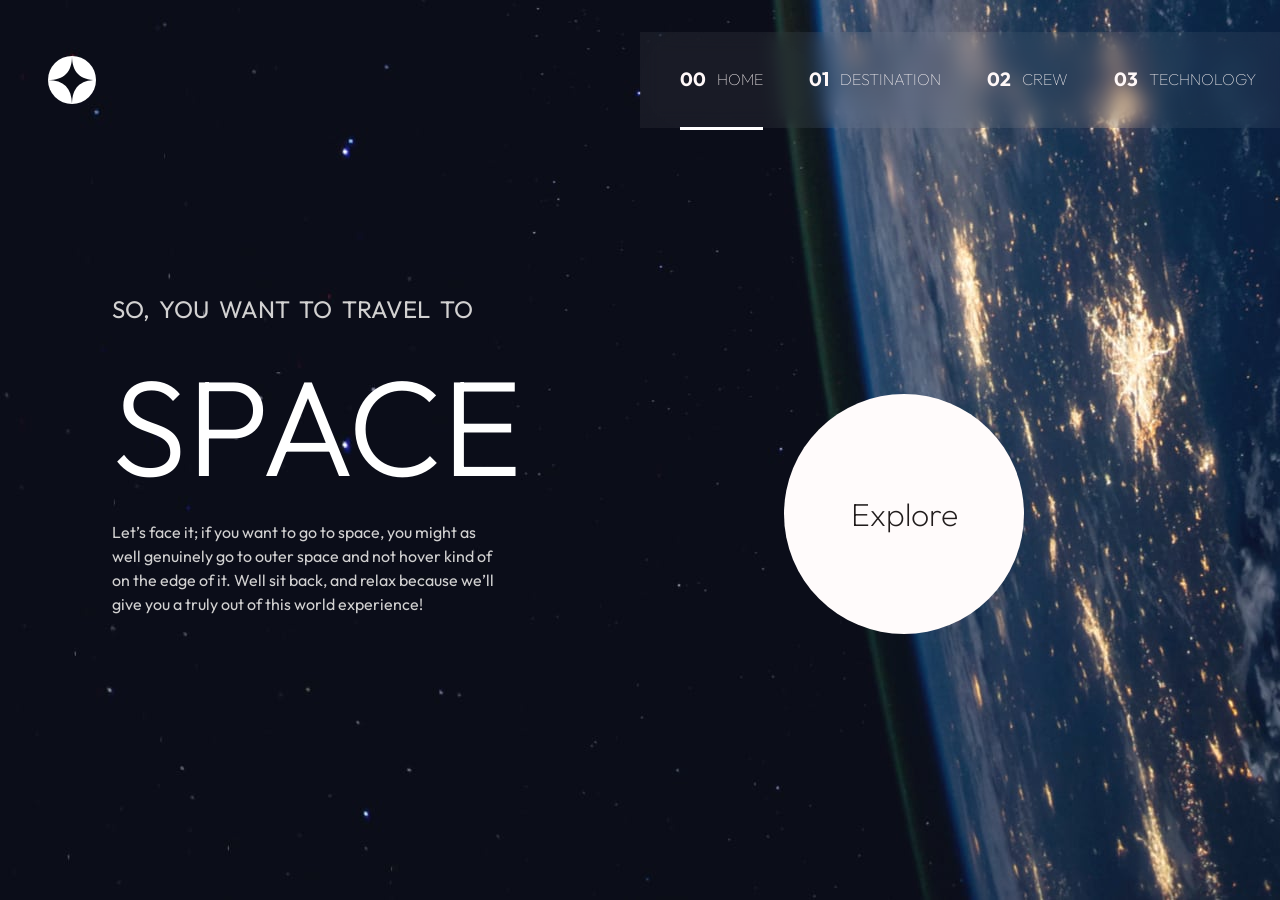
==== index.html @ cb130a44 "New" ====
<!DOCTYPE html>
<html lang="en">

<head>
  <meta charset="UTF-8">
  <meta name="viewport" content="width=device-width, initial-scale=1.0">

  <link rel="icon" type="image/png" sizes="32x32" href="./assets/favicon-32x32.png">
  <link rel="stylesheet" href="style.css">
  <link rel="stylesheet" href="./normalize-fwd.css">

  <title>Frontend Mentor | Space tourism website</title>
</head>

<body>
  <header>
    <img src="./assets/shared/logo.svg" alt="logo">
    <nav>
      <ul class="menu">
        <li class="active"><a href="./index.html"><span class="number">00</span>Home</a></li>
        <li><a href="./destination-europa.html"><span class="number">01</span>Destination</a></li>
        <li><a href="./crew-engineer.html"><span class="number">02</span>crew</a></li>
        <li><a href="./technology-vehicle.html"><span class="number">03</span>technology</a></li>
      </ul>
    </nav>
  </header>
  

  <main class="main-homepage">
    <section class="left-homeInfo">
      <p class="normal-font">
        So, you want to travel to
      </p>
      <h2 class="space">
        Space
      </h2>
      <p class="small-fontInfo">
        Let’s face it; if you want to go to space, you might as well genuinely go to
        outer space and not hover kind of on the edge of it. Well sit back, and relax
        because we’ll give you a truly out of this world experience!
      </p>
    </section>
    <button class="explore">
      Explore
    </button>
  </main>

</body>

</html>
---- style.css ----
@import url('https://fonts.googleapis.com/css2?family=Outfit:wght@100;200;300;400;700&display=swap');

body {
    font-family: 'Outfit', sans-serif;
    background-image: url("./assets/home/background-home-desktop.jpg");
    height: 100vh;
    overflow: hidden;


}

nav ul,
nav li a {
    text-decoration: none;
    text-transform: uppercase;
    list-style: none;
    display: flex;
    align-items: center;
    gap: 1rem;
    font-style: normal;
    color: rgb(255, 248, 248);
    font-weight: 100;

}
ul.menu li.active {
    border-bottom: 3px solid white;
  }
  

ul.menu {
    box-shadow: inset 0 0 2000px rgba(255, 255, 255, .1);
    margin-right: 4rem;
    height: 6rem;
    width: 50vw;
    margin-right: -1rem;
    backdrop-filter: blur(10px);
    line-height: 6rem;

}


ul.menu li {
    margin-right: 30px;
    border-bottom: 3px solid transparent;

}



ul.menu li:hover {
    border-bottom: 3px solid rgb(238, 238, 238);

}

ul.menu li a:focus {
    border-bottom: 3px solid rgb(238, 238, 238);

}





header {
    display: flex;
    justify-content: space-between;
    padding: 1rem;
    align-items: center;
    position: relative;
}

header img {
    height: fit-content;
    margin-left: 2rem;
}

header nav::after {
    content: " ";
    display: block;
    position: absolute;
    height: .04px;
    left: 13rem;
    background: rgb(228, 219, 219);
    width: 36vw;
    top: calc(50% - 2px);
}


.left-homeInfo{
    color: rgb(210, 209, 209);
    overflow: hidden;
    width: 50vw;
    padding: 7rem;
}
p.normal-font{
    font-size: x-large;
    text-transform: uppercase;
    word-spacing: .2em;
}

h2.space{
    font-size: 8.5rem;
    margin: inherit;
    text-transform: uppercase;
    font-weight: 300;
    color: white;

}
p.small-fontInfo{
    width: 30vw;
    line-height: 1.5rem;
}




.main-homepage{
    display: flex;
    justify-content: space-between;
    align-items: center;
}
span.number {
    margin-right: -5px;
    font-weight: bold;
    font-size: larger;


}
button.explore{
    background-color: #fffbfb;
    border: none;
    color: rgb(33, 28, 28);
    padding: 20px;
    text-align: center;
    text-decoration: none;
    display: inline-block;
    font-size: 2rem;
    height: 15rem;
    width: 15rem;
    margin: 4px 2px;
    border-radius: 100%;
    margin-right: 20vw;
    margin-top: 8rem;
    font-weight: 200;
}
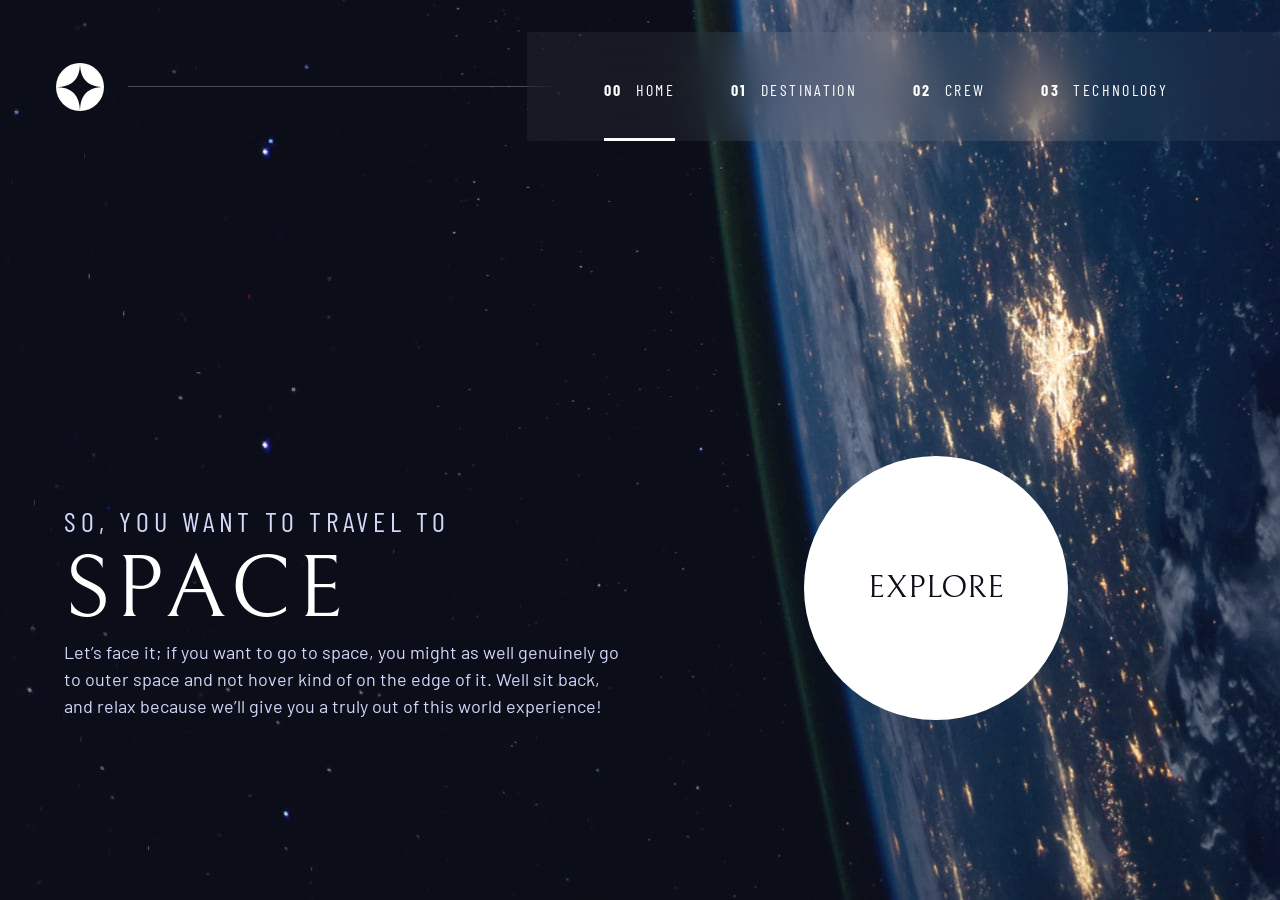
==== commit 984fe80f: "Add files via upload" ====
--- a/index.html
+++ b/index.html
@@ -2,49 +2,78 @@
 <html lang="en">
 
 <head>
-  <meta charset="UTF-8">
-  <meta name="viewport" content="width=device-width, initial-scale=1.0">
+  <meta charset="UTF-8" />
+  <meta name="viewport" content="width=device-width, initial-scale=1.0" />
 
-  <link rel="icon" type="image/png" sizes="32x32" href="./assets/favicon-32x32.png">
-  <link rel="stylesheet" href="style.css">
-  <link rel="stylesheet" href="./normalize-fwd.css">
+  <link rel="icon" type="image/png" sizes="32x32" href="./assets/favicon-32x32.png" />
+  <link rel="stylesheet" href="./index.css" />
+
+  <!-- Google fonts -->
+  <link rel="preconnect" href="https://fonts.googleapis.com" />
+  <link rel="preconnect" href="https://fonts.gstatic.com" crossorigin />
+  <link
+    href="https://fonts.googleapis.com/css2?family=Barlow+Condensed:wght@400;700&family=Bellefair&family=Barlow:wght@400;700&display=swap"
+    rel="stylesheet" />
+  <!-- Custom CSS -->
+  <link rel="stylesheet" href="../starter-code/index.css" />
+
+  <script src="./index.js" defer></script>
 
   <title>Frontend Mentor | Space tourism website</title>
 </head>
 
-<body>
-  <header>
-    <img src="./assets/shared/logo.svg" alt="logo">
+<body class="home">
+  <a class="skip-to-content" href="#main">Skip to content</a>
+  <header class="primary-header flex">
+    <div>
+      <img src="./assets/shared/logo.svg" alt="space-tourism-logo" class="logo" />
+    </div>
+    <button class="mobile-nav-toggle" aria-controls="primary-navigation">
+      <span class="sr-only" aria-expanded="false" role="menu">Menu</span>
+    </button>
     <nav>
-      <ul class="menu">
-        <li class="active"><a href="./index.html"><span class="number">00</span>Home</a></li>
-        <li><a href="./destination-europa.html"><span class="number">01</span>Destination</a></li>
-        <li><a href="./crew-engineer.html"><span class="number">02</span>crew</a></li>
-        <li><a href="./technology-vehicle.html"><span class="number">03</span>technology</a></li>
+      <ul id="primary-navigation" class="primary-navigation underline-indicators numbered-title flex">
+        <li class="active" data-id="home">
+          <a class="text-white letter-spacing-3 fs-300" href="index.html"><span style="color: var(--text-white)"
+              aria-hidden="true">00</span>
+            Home</a>
+        </li>
+        <li data-id="destination">
+          <a class="text-white letter-spacing-3 fs-300" href="destination.html"><span style="color: var(--text-white)"
+              aria-hidden="true">01</span>
+            Destination</a>
+        </li>
+        <li data-id="crew">
+          <a class="text-white letter-spacing-3 fs-300" href="crew.html"><span style="color: var(--text-white)"
+              aria-hidden="true">02</span>
+            Crew</a>
+        </li>
+        <li data-id="technology">
+          <a class="text-white letter-spacing-3 fs-300" href="technology.html"><span style="color: var(--text-white)"
+              aria-hidden="true">03</span>
+            Technology</a>
+        </li>
       </ul>
     </nav>
   </header>
-  
 
-  <main class="main-homepage">
-    <section class="left-homeInfo">
-      <p class="normal-font">
+  <main id="main" class="grid-container grid-container--home">
+    <div>
+      <h1 class="text-light fs-500 ff-sans-cond uppercase letter-spacing-1">
         So, you want to travel to
+        <span class="fs-900 ff-serif text-white d-block">Space</span>
+      </h1>
+      <p class="text-light">
+        Let’s face it; if you want to go to space, you might as well genuinely
+        go to outer space and not hover kind of on the edge of it. Well sit
+        back, and relax because we’ll give you a truly out of this world
+        experience!
       </p>
-      <h2 class="space">
-        Space
-      </h2>
-      <p class="small-fontInfo">
-        Let’s face it; if you want to go to space, you might as well genuinely go to
-        outer space and not hover kind of on the edge of it. Well sit back, and relax
-        because we’ll give you a truly out of this world experience!
-      </p>
-    </section>
-    <button class="explore">
-      Explore
-    </button>
+    </div>
+    <div>
+      <a href="#" class="large-button bg-white ff-serif uppercase text-dark">Explore</a>
+    </div>
   </main>
-
 </body>
 
 </html>
--- a/index.css
+++ b/index.css
@@ -0,0 +1,903 @@
+/* -------------------- */
+/* Customer Properties  */
+/* -------------------- */
+
+:root {
+  /* colors */
+  --clr-dark: 230, 35%, 7%;
+  --clr-light: 231, 77%, 90%;
+  --clr-white: 0, 0%, 100%;
+
+  /* font-sizes */
+  --fs-900: clamp(5rem, 8vh + 1rem, 9.375rem); /* 80px - h1*/
+  --fs-800: 3.5rem; /* 56px - h2*/
+  --fs-700: 1.5rem; /* 24px - h3*/
+  --fs-600: 1rem; /* 16px - h4*/
+  --fs-500: 1rem; /* 16px - h5 & subheading1 */
+  --fs-400: 0.9375rem; /* 15px  - bodytext */
+  --fs-300: 1rem; /* 16px - navtext */
+  --fs-200: 0.875rem; /* 14px - subheading2 */
+
+  /* font-families */
+  --ff-serif: "Bellefair", serif;
+  --ff-sans-cond: "Barlow Condensed", sans-serif;
+  --ff-sans-normal: "Barlow", sans-serif;
+}
+
+@media (min-width: 35em) {
+  :root {
+    /* font-sizes */
+    --fs-800: 5rem; /* 80px - h2*/
+    --fs-700: 2.5rem; /* 40px - h3*/
+    --fs-600: 1.5rem; /* 24px - h4*/
+    --fs-500: 1.25rem; /* 20px - h5 & subheading1 */
+    --fs-400: 1rem; /* 16px - bodytext */
+  }
+}
+
+@media (min-width: 47em) {
+  :root {
+    /* font-sizes */
+    --fs-800: 6.25rem; /* 100px - h2*/
+    --fs-700: 3.5rem; /* 56px - h3*/
+    --fs-600: 2rem; /* 32px - h4*/
+    --fs-500: 1.75rem; /* 28px - h5 & subheading1 */
+    --fs-400: 1.125rem; /* 18px - bodytext*/
+  }
+}
+
+/* -------------------- */
+/* Reset                */
+/* -------------------- */
+
+/* https://piccalil.li/blog/a-modern-css-reset */
+
+/* Box sizing */
+*,
+*::after,
+*::before {
+  box-sizing: border-box;
+}
+
+/* Reset margins */
+body,
+h1,
+h2,
+h3,
+h4,
+h5,
+p,
+figure,
+picture {
+  margin: 0;
+}
+
+h1,
+h2,
+h3,
+h4,
+h5,
+h6,
+p {
+  font-weight: 400;
+}
+
+/* set up the body */
+body {
+  font-family: var(--ff-sans-normal);
+  font-size: var(--fs-400);
+  background-color: hsl(var(--clr-dark));
+  color: hsl(var(--clr-white));
+  line-height: 1.5; /*default is 1.4 */
+  min-height: 100vh;
+
+  display: grid;
+  grid-template-rows: min-content 1fr;
+
+  overflow-x: hidden;
+}
+
+/* make images easier to work with */
+img,
+picture {
+  max-width: 100%;
+  display: block;
+}
+
+/* make fonts easier to work with */
+input,
+button,
+textarea,
+select {
+  font: inherit;
+}
+
+/* remove animations for people who've turned them off */
+
+@media (prefers-reduced-motion: reduce) {
+  *,
+  *::before,
+  *::after {
+    animation-duration: 0.01s !important;
+    animation-iteration-count: 1 !important;
+    transition-duration: 0.01s !important;
+    scroll-behavior: auto !important;
+  }
+}
+
+/* -------------------- */
+/* Utility Classes      */
+/* -------------------- */
+
+/* general */
+
+.flex {
+  display: flex;
+  gap: var(--gap, 1rem);
+}
+
+.grid {
+  display: grid;
+  gap: var(--gap, 1rem);
+}
+
+.d-block {
+  display: block;
+}
+
+/* we select the adjacent child of the siblings. */
+.flow > *:where(:not(:first-child)) {
+  margin-top: var(--flow-space, 1rem);
+}
+
+.container {
+  padding-inline: 2em;
+  margin-inline: auto;
+  max-width: 80rem;
+}
+
+.sr-only {
+  position: absolute;
+  width: 1px;
+  height: 1px;
+  padding: 0;
+  margin: -1px;
+  overflow: hidden;
+  clip: rect(0, 0, 0, 0);
+  white-space: nowrap; /* added line */
+  border: 0;
+}
+
+.skip-to-content {
+  position: absolute;
+  z-index: 9999;
+  background: hsl(var(--clr-white));
+  color: hsl(var(--clr-dark));
+  padding: 0.5em 1em;
+  margin-inline: auto;
+  transform: translateY(-100%);
+  transition: all 250ms ease-in-out;
+}
+
+.skip-to-content:focus {
+  transform: translateY(0);
+}
+
+/* colors */
+
+.bg-dark {
+  background-color: hsl(var(--clr-dark));
+}
+
+.bg-light {
+  background-color: hsl(var(--clr-light));
+}
+.bg-light-opa {
+  background-color: hsl(var(--clr-light), 0.2);
+}
+
+.bg-white {
+  background-color: hsl(var(--clr-white));
+}
+
+.text-dark {
+  color: hsl(var(--clr-dark));
+}
+
+.text-light {
+  color: hsl(var(--clr-light));
+}
+
+.text-white {
+  color: hsl(var(--clr-white));
+}
+
+/* typography */
+.ff-serif {
+  font-family: var(--ff-serif);
+}
+.ff-sans-cond {
+  font-family: var(--ff-sans-cond);
+}
+.ff-sans-normal {
+  font-family: var(--ff-sans-normal);
+}
+
+.letter-spacing-1 {
+  letter-spacing: 4.75px;
+}
+.letter-spacing-2 {
+  letter-spacing: 2.7px;
+}
+.letter-spacing-3 {
+  letter-spacing: 2.35px;
+}
+
+.uppercase {
+  text-transform: uppercase;
+}
+
+.fs-900 {
+  font-size: var(--fs-900);
+}
+.fs-800 {
+  font-size: var(--fs-800);
+}
+.fs-700 {
+  font-size: var(--fs-700);
+}
+.fs-600 {
+  font-size: var(--fs-600);
+}
+.fs-500 {
+  font-size: var(--fs-500);
+}
+.fs-400 {
+  font-size: var(--fs-400);
+}
+.fs-300 {
+  font-size: var(--fs-300);
+}
+.fs-200 {
+  font-size: var(--fs-200);
+}
+
+.fs-900,
+.fs-800,
+.fs-700,
+.fs-600 {
+  line-height: 1.1;
+}
+
+.numbered-title {
+  font-family: var(--ff-sans-cond);
+  font-size: var(--fs-500);
+  text-transform: uppercase;
+  letter-spacing: 4.72px;
+  color: hsl(var(--clr-white));
+}
+
+.numbered-title span {
+  margin-right: 0.5em;
+  font-weight: 700;
+  color: hsl(var(--clr-white), 0.25);
+}
+
+/* -------------------- */
+/* Components  */
+/* -------------------- */
+
+/* .large-button {
+  text-decoration: none;
+  display: table-cell;
+  width: 17.125rem;
+  height: 17.125rem;
+  border-radius: 50%;
+  vertical-align: middle;
+  text-align: center;
+} */
+
+.large-button {
+  font-size: 2rem;
+  position: relative;
+  z-index: 1;
+  display: inline-grid;
+  place-items: center;
+  padding: 0 2em;
+  border-radius: 50%;
+  aspect-ratio: 1/1;
+  text-decoration: none;
+}
+
+.large-button::after {
+  content: "";
+  position: absolute;
+  z-index: -1;
+  width: 100%;
+  height: 100%;
+  background: hsl(var(--clr-white), 0.1);
+  border-radius: 50%;
+  opacity: 0;
+  transition: opacity 500ms linear, transform 750ms ease-in-out;
+}
+
+.large-button:hover::after,
+.large-button:focus::after {
+  opacity: 1;
+  transform: scale(1.5);
+}
+
+/* primary-header */
+
+.logo {
+  margin: 1.5rem clamp(1.5rem, 5vw, 3.5rem);
+}
+
+.primary-header {
+  justify-content: space-between;
+  align-items: center;
+}
+
+.primary-navigation {
+  --gap: clamp(1.5rem, 5vw, 3.5rem);
+  --underline-gap: 2rem;
+  list-style: none;
+  padding: 0;
+  margin: 0;
+  background: hsla(223, 10%, 83%, 0.3);
+  /* backdrop-filter: blur(1.5rem); */
+}
+
+.primary-navigation a {
+  text-decoration: none;
+}
+
+/* some browsers don't support backdrop filter so we created general background above which will show in the browsers which don't support backdrop filter and the browsers which support backdrop filter will use this @support property. */
+@supports (backdrop-filter: blur(1.5rem)) {
+  .primary-navigation {
+    background: hsl(var(--clr-white), 0.05);
+    backdrop-filter: blur(1.5rem);
+  }
+}
+
+.mobile-nav-toggle {
+  display: none;
+}
+
+@media (max-width: 35rem) {
+  .primary-navigation {
+    --underline-gap: 0.5rem;
+    position: fixed;
+    z-index: 1000;
+    inset: 0 0 0 30%;
+    list-style: none;
+    padding: min(20rem, 15vh) 2rem;
+    margin: 0;
+    flex-direction: column;
+    transform: translateX(100%);
+    transition: transform 500ms ease-in-out;
+  }
+
+  .primary-navigation-toggle {
+    transform: translateX(0);
+  }
+
+  .primary-navigation.underline-indicators > .active {
+    border: 0;
+  }
+
+  .mobile-nav-toggle {
+    cursor: pointer;
+    display: block;
+    position: absolute;
+    z-index: 2000;
+    right: 1rem;
+    top: 2rem;
+    background: transparent;
+    background-image: url(./assets/shared/icon-hamburger.svg);
+    background-repeat: no-repeat;
+    background-position: center;
+    width: 1.5rem;
+    aspect-ratio: 1/1;
+    border: 0;
+  }
+
+  .mobile-nav-toggle-image {
+    background-image: url(./assets/shared/icon-close.svg);
+  }
+
+  .mobile-nav-toggle:focus-visible {
+    outline: 5px solid red;
+    outline-offset: 5px;
+  }
+}
+
+@media (min-width: 35em) {
+  .primary-navigation {
+    padding-inline: clamp(3rem, 6vw, 7rem);
+  }
+}
+
+@media (min-width: 35em) and (max-width: 46.999em) {
+  .primary-navigation a > span {
+    display: none;
+  }
+}
+
+@media (min-width: 47em) {
+  .primary-header::after {
+    content: "";
+    display: block;
+    position: relative;
+    height: 1px;
+    width: 100%;
+    margin-right: -2.5rem;
+    background: hsl(var(--clr-white), 0.25);
+    order: -1;
+  }
+
+  header div {
+    order: -1;
+  }
+
+  nav {
+    flex: none;
+  }
+
+  .primary-navigation {
+    margin-block: 2rem;
+    padding-right: 7rem;
+  }
+
+  /* .primary-navigation li {
+    display: flex;
+    height: 100%;
+    align-items: center;
+  }
+
+  .primary-navigation li a {
+    flex-grow: 1;
+    padding: var(--underline-gap, 0.5rem) 0;
+  } */
+}
+
+.underline-indicators > * {
+  cursor: pointer;
+  padding: var(--underline-gap, 0.5rem) 0;
+  border: 0;
+  border-bottom: 0.2rem solid hsl(var(--clr-white), 0);
+  background: transparent;
+}
+
+.underline-indicators > *:hover,
+.underline-indicators > *:focus {
+  border-color: hsl(var(--clr-white), 0.5);
+}
+
+.underline-indicators > .active {
+  /* .underline-indicators > [aria-selected="true"]  */
+  color: hsl(var(--clr-white), 1);
+  border-color: hsl(var(--clr-white), 1);
+}
+
+.tab-list {
+  --gap: 2rem;
+  /* justify-content: center; */
+}
+
+/* .dot-indicators {
+  justify-content: center;
+} */
+
+.dot-indicators > * {
+  cursor: pointer;
+  border: 0;
+  border-radius: 50%;
+  aspect-ratio: 1;
+  padding: 0.5em;
+  background-color: hsl(var(--clr-white), 0.17);
+}
+
+.dot-indicators > *:hover,
+.dot-indicators > *:focus {
+  background-color: hsl(var(--clr-white), 0.5);
+}
+
+/* .dot-indicators > [aria-selected="true"], */
+.dot-indicators > .active {
+  background-color: hsl(var(--clr-white), 1);
+}
+
+/* .numbered-indicators {
+  flex-direction: row;
+  align-items: center;
+} */
+
+.numbered-indicators > * {
+  cursor: pointer;
+  background-color: hsl(var(--clr-dark), 1);
+  color: hsl(var(--clr-white)) l;
+  display: inline-grid;
+  place-items: center;
+  border-radius: 50%;
+  padding: 0 1em;
+  aspect-ratio: 1/1;
+  border: 2px solid hsl(var(--clr-white), 0.17);
+}
+
+.numbered-indicators > :hover,
+.numbered-indicators > :focus {
+  border: 2px solid hsl(var(--clr-white), 0.5);
+}
+
+/* .numbered-indicators > [aria-selected="true"], */
+.numbered-indicators > .active {
+  background-color: hsl(var(--clr-white));
+  color: hsl(var(--clr-dark));
+}
+
+/* ----------------------------- */
+/* Page specific background      */
+/* ----------------------------- */
+
+body {
+  background-size: cover;
+  background-position: bottom-center;
+}
+
+/* home */
+
+.home {
+  background-image: url(./assets/home/background-home-mobile.jpg);
+}
+
+@media (min-width: 35rem) {
+  .home {
+    background-position: center center;
+    background-image: url(./assets/home/background-home-tablet.jpg);
+  }
+}
+
+@media (min-width: 47rem) {
+  .home {
+    background-image: url(./assets/home/background-home-desktop.jpg);
+  }
+}
+
+/* destination */
+
+.destination {
+  background-image: url(./assets/destination/background-destination-mobile.jpg);
+}
+
+@media (min-width: 35rem) {
+  .destination {
+    background-position: center center;
+    background-image: url(./assets/destination/background-destination-tablet.jpg);
+  }
+}
+
+@media (min-width: 47rem) {
+  .destination {
+    background-image: url(./assets/destination/background-destination-desktop.jpg);
+  }
+}
+
+/* crew */
+
+.crew {
+  background-image: url(./assets/crew/background-crew-mobile.jpg);
+}
+
+@media (min-width: 35rem) {
+  .crew {
+    background-position: center center;
+    background-image: url(./assets/crew/background-crew-tablet.jpg);
+  }
+}
+
+@media (min-width: 47rem) {
+  .crew {
+    background-image: url(./assets/crew/background-crew-desktop.jpg);
+  }
+}
+
+/* technology */
+.technology {
+  background-image: url(./assets/technology/background-technology-mobile.jpg);
+}
+
+@media (min-width: 35rem) {
+  .technology {
+    background-image: url(./assets/technology/background-technology-tablet.jpg);
+  }
+}
+
+@media (min-width: 47rem) {
+  .technology {
+    background-image: url(./assets/technology/background-technology-desktop.jpg);
+  }
+}
+
+/* ----------------------------- */
+/* Layout                        */
+/* ----------------------------- */
+
+.grid-container {
+  text-align: center;
+  display: grid;
+  place-items: center;
+  padding-inline: 1rem;
+  padding-bottom: 4rem;
+}
+
+.grid-container p:not([class]) {
+  max-width: 50ch;
+}
+
+.numbered-title {
+  grid-area: title;
+}
+
+/* destination layout */
+.grid-container--destination {
+  --flow-space: 2rem;
+  grid-template-areas:
+    "title"
+    "image"
+    "tabs"
+    "content";
+}
+
+.grid-container--destination > picture {
+  grid-area: image;
+  max-width: 60%;
+}
+
+.grid-container--destination > .tab-list {
+  grid-area: tabs;
+}
+
+.grid-container--destination > .destination-info {
+  grid-area: content;
+}
+
+.destination-meta {
+  flex-direction: column;
+  align-items: center;
+  border-top: 1px solid hsl(var(--clr-white), 0.1);
+  padding-top: 2.5rem;
+  margin-top: 2.5rem;
+}
+
+.destination-meta p {
+  font-size: 1.75rem;
+}
+
+/* crew layout */
+
+.grid-container--crew {
+  --flow-space: 2rem;
+  grid-template-areas:
+    "title"
+    "image"
+    "dots"
+    "content";
+}
+
+.grid-container--crew > picture {
+  grid-area: image;
+  border-bottom: 1px solid hsl(var(--clr-white), 0.1);
+}
+
+.grid-container--crew > picture img {
+  max-width: 60%;
+  margin: auto;
+}
+
+.grid-container--crew > .numbered-title {
+  grid-area: title;
+  align-self: start;
+}
+
+.grid-container--crew > .dot-indicators {
+  grid-area: dots;
+  align-self: start;
+}
+
+.grid-container--crew > .crew-details {
+  grid-area: content;
+  --flow-space: 1.5rem;
+  align-self: start;
+}
+
+.grid-container--crew h2 {
+  color: hsl(var(--clr-white), 0.5);
+}
+
+.grid-container--crew p:not([class]) {
+  max-width: 50ch;
+  color: hsl(var(--clr-light));
+  margin-top: 1.5rem;
+}
+
+/* technology layout */
+.grid-container--technology {
+  --flow-space: 2rem;
+  padding-inline: 0;
+  grid-template-areas:
+    "title"
+    "image"
+    "article";
+}
+
+.grid-container--technology > .numbered-title {
+  grid-area: title;
+}
+
+.grid-container--technology > img {
+  grid-area: image;
+  max-width: 100%;
+  justify-self: stretch;
+  src: url("./assets//technology/image-launch-vehicle-landscape.jpg");
+}
+
+.grid-container--technology > .technology-info {
+  grid-area: article;
+}
+
+.grid-container--technology > .technology-info .numbered-indicators {
+  justify-content: center;
+}
+
+.grid-container--technology h2 {
+  color: hsl(var(--clr-white), 0.5);
+  margin-bottom: 1rem;
+}
+
+.grid-container--technology p:not([class]) {
+  max-width: 50ch;
+  color: hsl(var(--clr-light));
+  margin-top: 1.5rem;
+}
+
+@media (min-width: 35em) {
+  .grid-container--destination > .numbered-title {
+    justify-self: start;
+  }
+
+  .destination-meta {
+    flex-direction: row;
+    justify-content: space-evenly;
+  }
+
+  .grid-container--crew {
+    --flow-space: 2rem;
+    padding-bottom: 0;
+    grid-template-areas:
+      "title"
+      "content"
+      "dots"
+      "image";
+  }
+
+  .grid-container--crew > .numbered-title {
+    justify-self: start;
+    padding-top: 2rem;
+  }
+
+  .grid-container--crew > picture {
+    margin-bottom: 0;
+    align-self: end;
+  }
+
+  .grid-container--crew > picture img {
+    margin-bottom: 0;
+    padding-bottom: 0;
+  }
+
+  .grid-container--crew > .crew-details {
+    --flow-space: 0.5rem;
+  }
+
+  .grid-container--technology > .numbered-title {
+    padding-inline: 2rem;
+    margin-top: 2rem;
+    justify-self: start;
+  }
+}
+
+@media (min-width: 47em) {
+  .grid-container {
+    text-align: left;
+    column-gap: var(--container-gap, 2rem);
+    grid-template-columns: minmax(1rem, 1fr) repeat(2, minmax(0, 40rem)) minmax(
+        1rem,
+        1fr
+      );
+  }
+
+  .grid-container--home > *:first-child {
+    grid-column: 2;
+  }
+
+  .grid-container--home > *:last-child {
+    grid-column: 3;
+  }
+
+  .grid-container--home {
+    padding-bottom: max(6rem, 20vh);
+    align-items: end;
+  }
+
+  .grid-container--destination {
+    justify-items: start;
+    grid-template-areas:
+      ". title title ."
+      ". image tabs ."
+      ". image content .";
+  }
+
+  .grid-container--destination > picture {
+    max-width: 90%;
+  }
+
+  .destination-meta {
+    --gap: min(7vw, 6rem);
+    justify-content: start;
+  }
+
+  /* crew layout */
+  .grid-container--crew {
+    justify-items: start;
+    grid-template-areas:
+      ". title image ."
+      ". content image ."
+      ". dots image .";
+  }
+
+  .grid-container--crew > picture {
+    justify-self: center;
+  }
+
+  .grid-container--crew > picture img {
+    max-width: 100%;
+  }
+
+  .grid-container--crew > .numbered-title {
+    font-size: var(--fs-500);
+  }
+
+  /* technology layout */
+  .grid-container--technology {
+    justify-items: start;
+    grid-template-areas:
+      ". title title ."
+      ". article image .";
+  }
+
+  .grid-container--technology .numbered-title {
+    padding-inline: 0;
+  }
+
+  .grid-container--technology .technology-info {
+    display: flex;
+    gap: var(--flow-space);
+  }
+
+  .grid-container--technology h2 {
+    font-size: 1rem;
+    margin-bottom: 1rem;
+  }
+
+  .grid-container--technology .numbered-indicators {
+    flex-direction: column;
+  }
+
+  .grid-container--technology img {
+    src: url("./assets//technology/image-launch-vehicle-portrait.jpg");
+    max-width: 100%;
+    justify-self: end;
+    grid-column: 3/5;
+  }
+}
